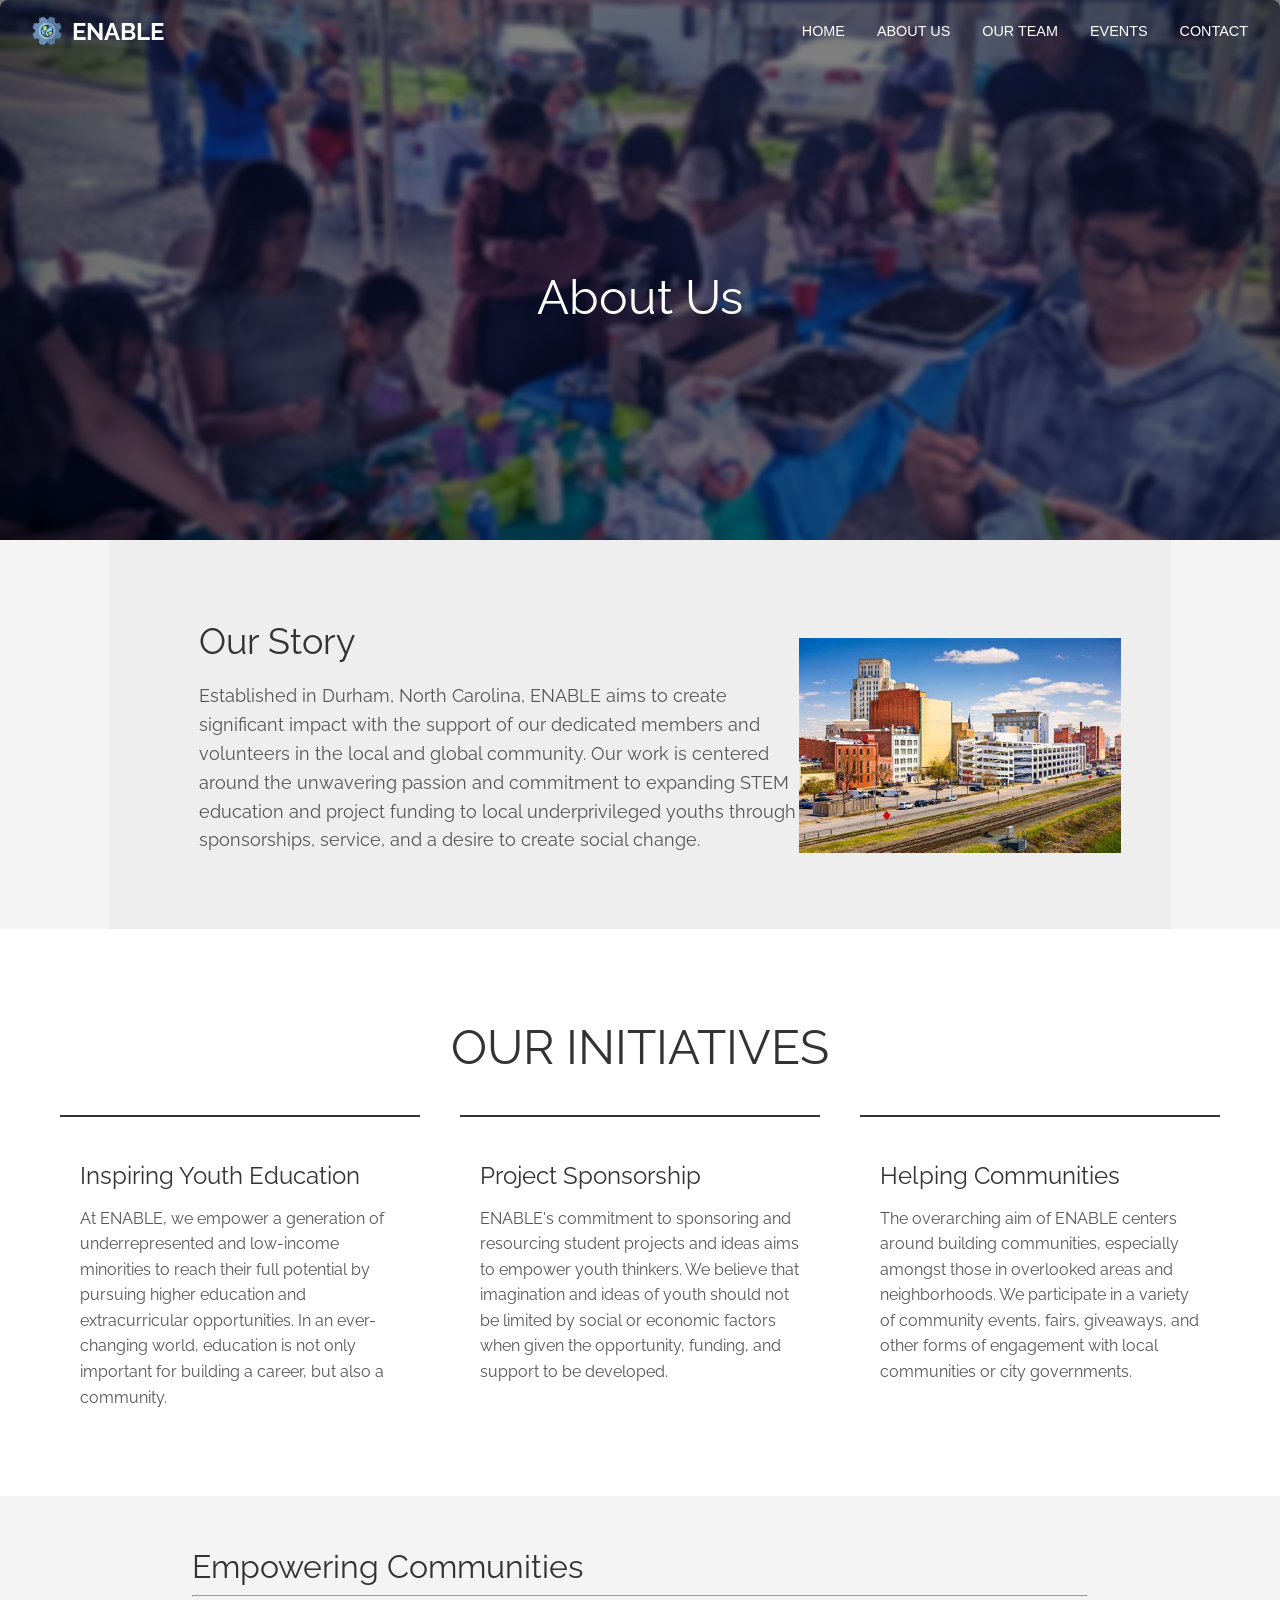
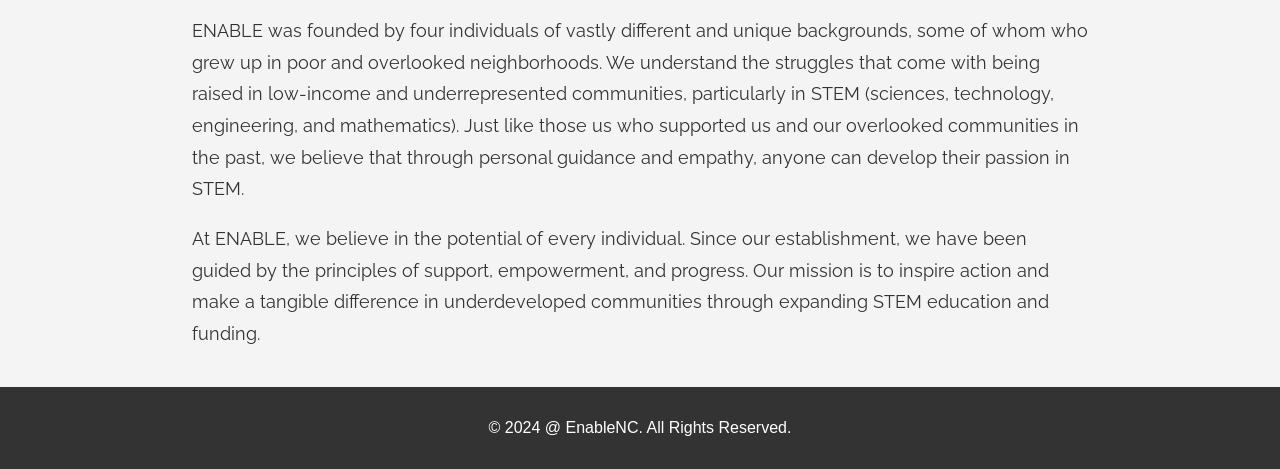
==== aboutus.html @ 8b3d05d4 "last" ====
<!DOCTYPE html>
<html lang="en">
<head>
    <link rel="preconnect" href="https://fonts.googleapis.com">
    <link rel="preconnect" href="https://fonts.gstatic.com" crossorigin>
    <link href="https://fonts.googleapis.com/css2?family=Raleway:ital,wght@0,100..900;1,100..900&display=swap" rel="stylesheet">
    <link rel="preconnect" href="https://fonts.googleapis.com">
    <link rel="preconnect" href="https://fonts.gstatic.com" crossorigin>
    <link href="https://fonts.googleapis.com/css2?family=Raleway:ital,wght@0,100..900;1,100..900&family=Ubuntu:ital,wght@0,300;0,400;0,500;0,700;1,300;1,400;1,500;1,700&display=swap" rel="stylesheet">
    <meta charset="UTF-8">
    <meta name="viewport" content="width=device-width, initial-scale=1.0">
    <title>About Us  | Enable</title>
    <link rel="stylesheet" href="aboutus.css">
    <link rel="icon" type="image/png" href="assets/enable1.1.png">
</head>
<body>
    <header>
        <nav id="navbar" class="transparent">
            <a href="https://ncenable.co" class="logo-link"> 
                <div class="logo">
                    <img src="assets/enable1.1.png" alt="Enable" class="logo-icon">
                    ENABLE
                </div>
            </a>
            <div class="nav-links">
                <a href="https://ncenable.co">Home</a>
                <a href="/index.html#about">About Us</a>
                <a href="/index.html#meet-our-team">Our Team</a>
                <a href="/index.html#events">Events</a>
                <a href="/index.html#contact">Contact</a>
            </div>
        </nav>
    </header>

    <section class="banner-section">
        <div class="banner-image">
            <div class="banner-text-overlay">About Us</div>
            <img src="assets/bannercontent.png" alt="Community Event"> 
        </div>
    </section>

    <section class="intro-content">
        <div class="intro-text">
            <h2>Our Story</h2>
            <p>Established in Durham, North Carolina, ENABLE aims to create significant impact with the support of our dedicated members and volunteers in the local and global community. Our work is centered around the unwavering passion and commitment to expanding STEM education and project funding to local underprivileged youths through sponsorships, service, and a desire to create social change.</p>
        </div>
        <div class="intro-image-container">
            <img src="assets/durham.jpg" alt="Intro Image" class="intro-image">
        </div>
    </section>
    <section class="initiatives-section">
        <h1 class="section-title">OUR INITIATIVES</h1>
        <div class="initiatives-container">
            <div class="initiative-item">
                <h3>Inspiring Youth Education</h3>
                <p>At ENABLE, we empower a generation of underrepresented and low-income minorities to reach their full potential by pursuing higher education and extracurricular opportunities. In an ever-changing world, education is not only important for building a career, but also a community.</p>
            </div>
            <div class="initiative-item">
                <h3>Project Sponsorship</h3>
                <p>ENABLE's commitment to sponsoring and resourcing student projects and ideas aims to empower youth thinkers. We believe that imagination and ideas of youth should not be limited by social or economic factors when given the opportunity, funding, and support to be developed.</p>
            </div>
            <div class="initiative-item">
                <h3>Helping Communities</h3>
                <p>The overarching aim of ENABLE centers around building communities, especially amongst those in overlooked areas and neighborhoods. We participate in a variety of community events, fairs, giveaways, and other forms of engagement with local communities or city governments.</p>
            </div>
        </div>
    </section>    
    <div class="content-wrapper">
        <div class="content-title">
            <h3>Empowering Communities</h3>
        </div>
        <hr>
        <div class="content-description">
            <p>ENABLE was founded by four individuals of vastly different and unique backgrounds, some of whom who grew up in poor and overlooked neighborhoods. We understand the struggles that come with being raised in low-income and underrepresented communities, particularly in STEM (sciences, technology, engineering, and mathematics). Just like those us who supported us and our overlooked communities in the past, we believe that through personal guidance and empathy, anyone can develop their passion in STEM.</p>
            <p>At ENABLE, we believe in the potential of every individual. Since our establishment, we have been guided by the principles of support, empowerment, and progress. Our mission is to inspire action and make a tangible difference in underdeveloped communities through expanding STEM education and funding.</p>
        </div>
    </div>
<!--
    <div class="content-wrapper">
        <div class="content-title">
            <h3>Our Story</h3>
        </div>
        <div class="content-description">
            <p>Established in Durham, North Carolina, ENABLE aims to create significant impact with the support of our dedicated members and volunteers in the local and global community. Our work is centered around the unwavering passion and commitment to expanding STEM education and project funding to local underprivileged youths through sponsorships, service, and a desire to create social change.</p>
        </div>
    </div>
-->
    <footer>
        <p>&copy; 2024 @ EnableNC. All Rights Reserved.</p>
    </footer>
    <script src="script.js"></script>
</body>
</html>
---- aboutus.css ----
html {
    height: 100%;
    margin: 0;
    padding: 0;
    overflow-x: hidden; /* Prevent horizontal overflow */
}

body {
    font-family: Arial, sans-serif;
    margin: 0;
    padding: 0;
    background-color: #f4f4f4;
    color: #333;
    overflow-x: hidden;
}

nav {
    position: fixed;
    top: 0;
    left: 0;
    width: 100%;
    display: flex;
    justify-content: space-between;
    align-items: center;
    padding: 1rem 2rem;
    box-sizing: border-box;
    z-index: 1000;
    background-color: #333; /* Dark background color */
    color: #fff; /* White text color */
    transition: background 0.3s, color 0.3s;
}

nav .logo {
    font-size: 1.5rem;
    font-weight: bold;
    display: flex;
    align-items: center;
    font-family: 'Raleway', sans-serif;
}

nav .logo-icon {
    width: 30px; 
    height: auto;
    margin-right: 10px; 
}

nav.transparent {
    background: transparent;
    color: #fff;
}

nav.scrolled {
    background: #fff;
    color: #333;
    box-shadow: 0 2px 4px rgba(0, 0, 0, 0.1);
}

nav .nav-links {
    display: flex;
    align-items: center;
}

nav .nav-links a {
    margin-left: 2rem;
    text-decoration: none;
    text-transform: uppercase;
    font-size: 0.9rem;
    transition: color 0.3s;
}

nav.transparent .nav-links a {
    color: #fff;
}

nav.scrolled .nav-links a {
    color: #333;
}

nav.transparent .nav-links a:hover {
    color: #ddd;
}

nav.scrolled .nav-links a:hover {
    color: #555;
}

nav.transparent {
    background: transparent;
    color: #fff;
}

nav.scrolled {
    background: #fff;
    color: #333;
    transition: background 0.3s, color 0.3s;
}

footer {
    background: #333;
    color: #fff;
    text-align: center;
    padding: 1rem 0;
    width: 100%;
}

.banner-section {
    width: 100%;
    height: 60vh;   
    position: relative;
    overflow: hidden;
}

.banner-image {
    position: relative;
    width: 100%;
    height: 100%;
}

.banner-image img {
    width: 100%;
    height: auto;
    border-radius: 8px; 
}

.banner-text-overlay {
    position: absolute;
    top: 55%;
    left: 50%;
    transform: translate(-50%, -50%);
    color: #fff; 
    font-size: 3rem; 
    font-family: 'Raleway', sans-serif;
    font-weight: normal;
    text-align: center;
    z-index: 2;
}

.banner-image::before {
    content: "";
    position: absolute;
    top: 0;
    left: 0;
    width: 100%;
    height: 100%;
    background: rgba(0, 0, 0, 0.5);
    z-index: 1;
}
.section-divider {
    width: 80%;
    margin: 20px auto;
    border: 0;
    border-top: 2px solid black; 
}

.content-wrapper {
    justify-content: space-between;
    align-items: flex-start;
    max-width: 90%;
    margin: 0 auto;
    padding: 20px 0;
    margin-left: 15%;
    margin-right: 15%;
}

.content-title {
    flex: 1;
    text-align: left;
    margin-right: 20px;
}

.content-title h3 {
    font-size: 2rem;
    margin-bottom: 10px;
    font-family: 'Raleway', sans-serif;
    font-weight: normal;
}

.content-description {
    flex: 2;
    text-align: left;
}

.content-description p {
    font-size: 1.1rem;
    line-height: 1.8;
    color: #333;
    font-family: 'Raleway', sans-serif;
    margin-top: 2%;
}
.logo-link {
    text-decoration: none; 
    color: inherit; 
    display: flex;
    align-items: center; 
}

.intro-text {
    max-width: 600px;
    margin-left: 40px;
}

.intro-text h2 {
    font-size: 36px;
    margin-bottom: 20px;
    color: #333;
    margin-top: 10px;
    font-family: 'Raleway',sans-serif;
    font-weight: normal;
}

.intro-text p {
    font-size: 18px;
    line-height: 1.6;
    color: #555;
    margin-bottom: 30px;
    font-family: 'Raleway',sans-serif;
}

.intro-image-container {
    position: relative;
    max-width: 600px;
}

.intro-image {
    width: 100%;
    height: auto;
    margin-right: 100px;
}

.intro-image-container:before {
    content: '';
    position: absolute;
    top: -20px;
    left: -20px;
    width: 100%;
    height: 100%;
    background-color: rgba(0, 0, 0, 0.05);
    z-index: -1;
    transform: translate(10px, 10px);
    box-shadow: 10px 10px 20px rgba(0, 0, 0, 0.1);
}

.intro-text .small-text {
    font-size: 0.8rem; 
    color: grey; 
    margin-bottom: 10px;
}
.intro-content {
    display: flex;
    align-items: center;
    justify-content: space-between;
    padding: 50px;
    padding-top: 5.5%;
    padding-bottom: 3.4%;
    background-color: #eeeeee;
    margin-left: 8.5%;
    margin-right: 8.5%;
}
.initiatives-section {
    text-align: center;
    padding: 50px 20px;
    background-color: #ffffff; /* Background color for the section */
}

.section-title {
    font-size: 3rem;
    margin-bottom: 40px;
    font-family: 'Raleway', sans-serif;
    font-weight: normal;
    text-transform: uppercase;
}

.initiatives-container {
    display: flex;
    justify-content: space-between;
    align-items: flex-start;
    flex-wrap: wrap;
    max-width: 1200px;
    margin: 0 auto;
}

.initiative-item {
    flex: 1;
    margin: 0 20px;
    padding: 20px;
    min-width: 250px;
    border-top: 2px solid #333; 
    font-family: 'Raleway', sans-serif;
    text-align: left;
}

.initiative-item h3 {
    font-size: 1.5rem;
    margin-bottom: 15px;
    font-weight: normal;
}

.initiative-item p {
    font-size: 1rem;
    line-height: 1.6;
    color: #555;
}

@media (max-width: 768px) {
    .initiatives-container {
        flex-direction: column;
        align-items: center;
    }

    .initiative-item {
        margin-bottom: 40px;
        text-align: center;
    }
}
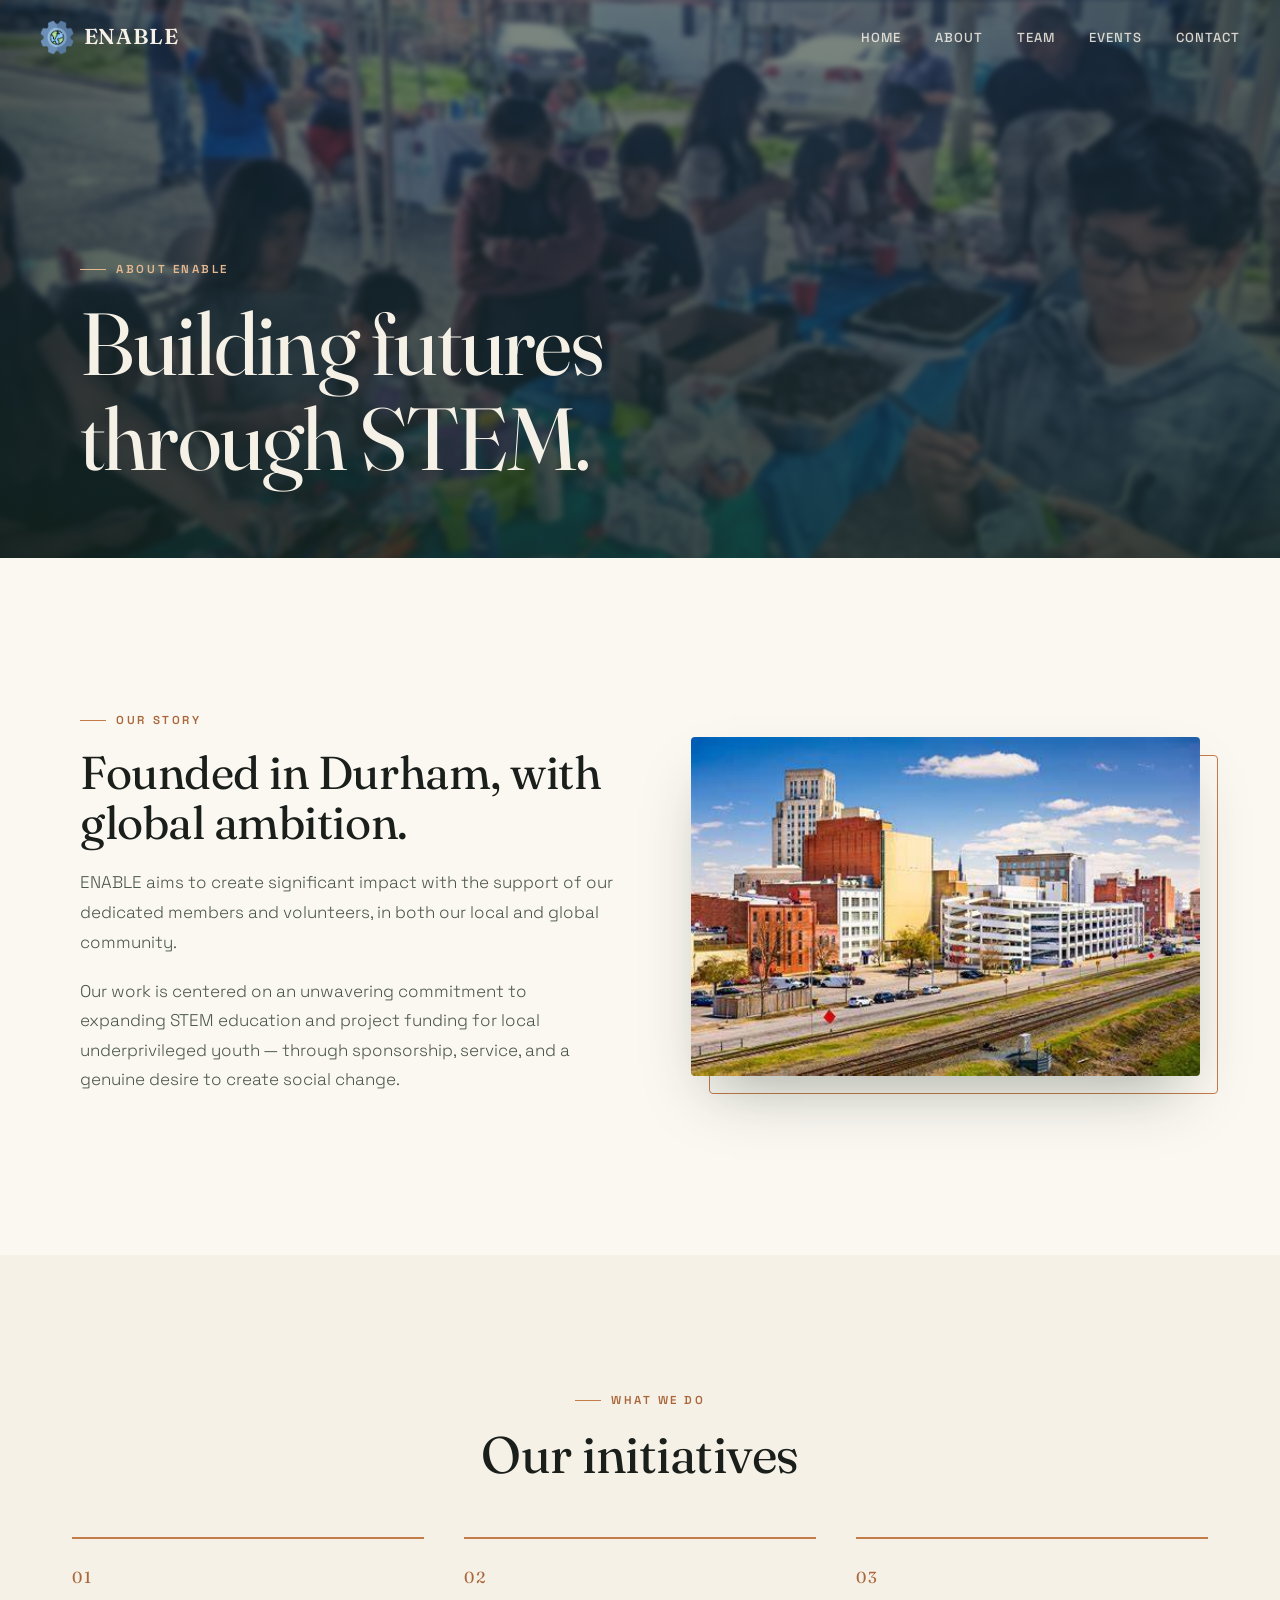
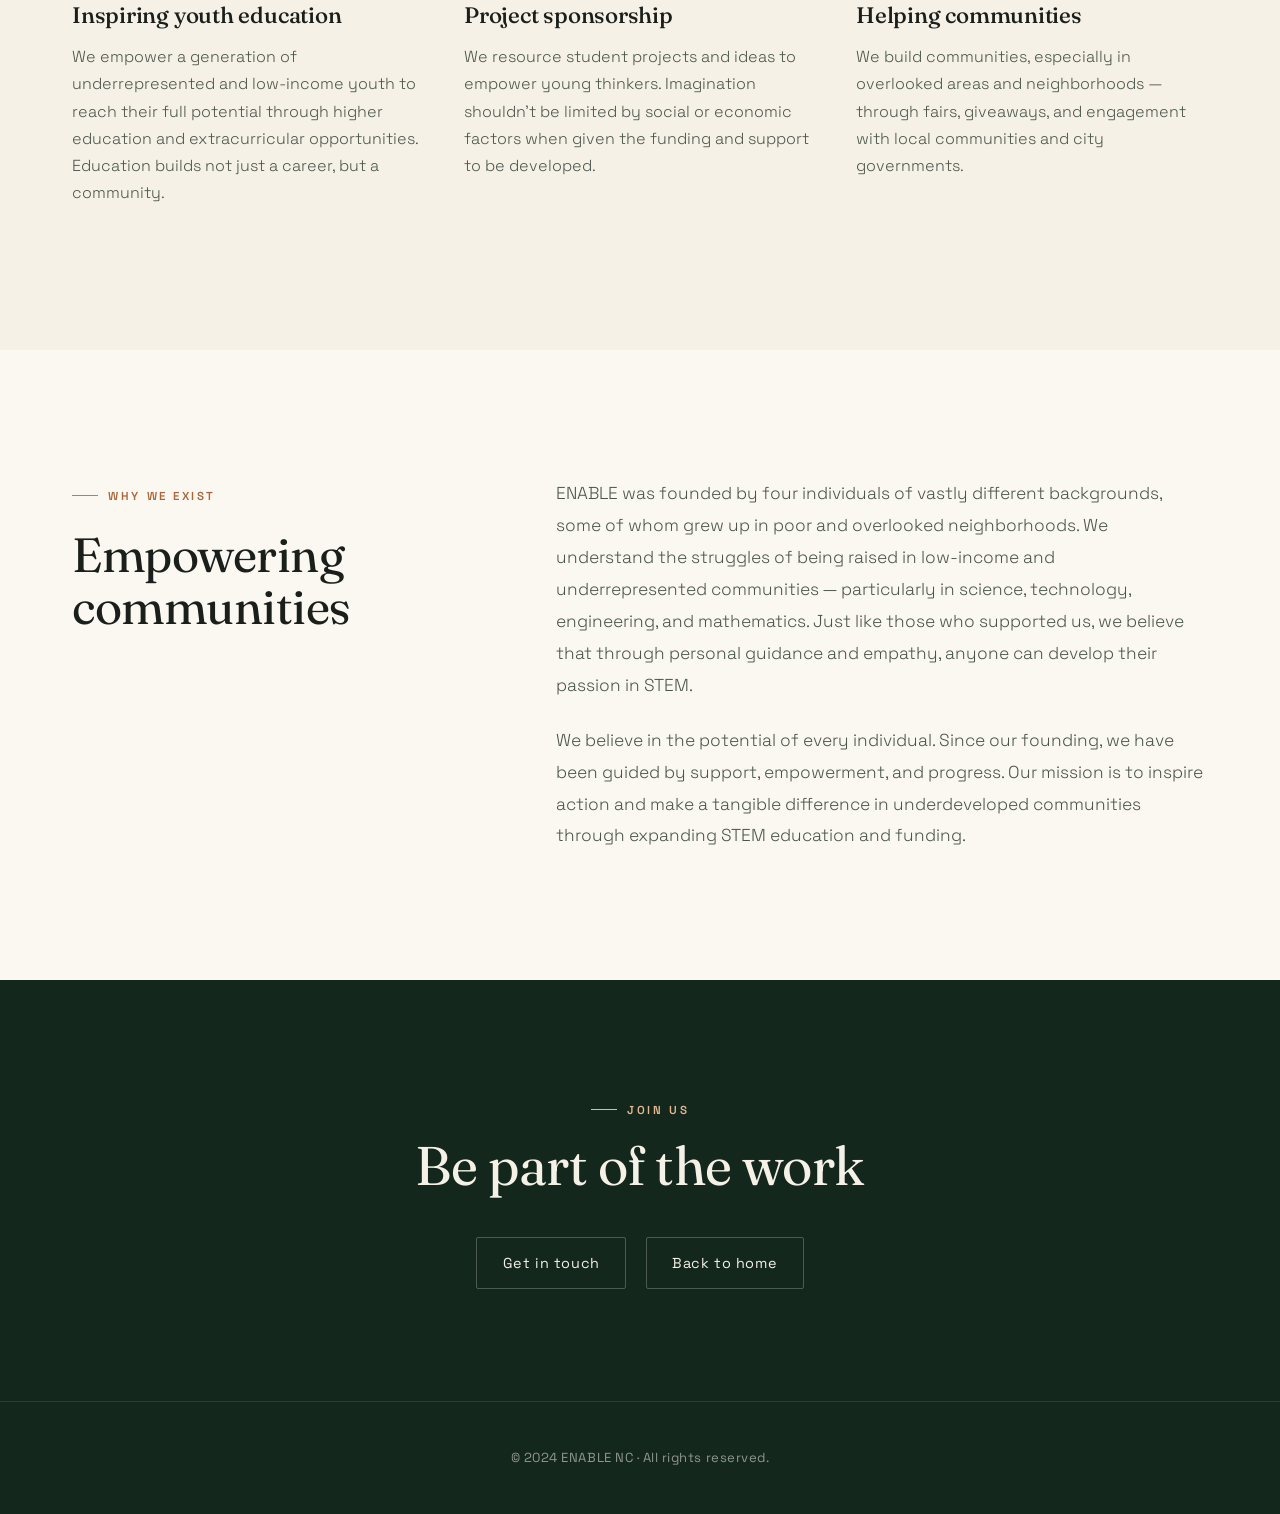
==== commit 8a946d08: "Refresh site styles and markup" ====
--- a/aboutus.html
+++ b/aboutus.html
@@ -1,93 +1,101 @@
 <!DOCTYPE html>
 <html lang="en">
 <head>
-    <link rel="preconnect" href="https://fonts.googleapis.com">
-    <link rel="preconnect" href="https://fonts.gstatic.com" crossorigin>
-    <link href="https://fonts.googleapis.com/css2?family=Raleway:ital,wght@0,100..900;1,100..900&display=swap" rel="stylesheet">
-    <link rel="preconnect" href="https://fonts.googleapis.com">
-    <link rel="preconnect" href="https://fonts.gstatic.com" crossorigin>
-    <link href="https://fonts.googleapis.com/css2?family=Raleway:ital,wght@0,100..900;1,100..900&family=Ubuntu:ital,wght@0,300;0,400;0,500;0,700;1,300;1,400;1,500;1,700&display=swap" rel="stylesheet">
     <meta charset="UTF-8">
     <meta name="viewport" content="width=device-width, initial-scale=1.0">
-    <title>About Us  | Enable</title>
+    <title>About — ENABLE STEM</title>
+    <meta name="description" content="The story and initiatives behind ENABLE, a Durham, NC STEM nonprofit.">
+    <link rel="stylesheet" href="styles.css">
     <link rel="stylesheet" href="aboutus.css">
     <link rel="icon" type="image/png" href="assets/enable1.1.png">
 </head>
 <body>
-    <header>
+    <header class="about-header">
         <nav id="navbar" class="transparent">
-            <a href="https://ncenable.co" class="logo-link"> 
+            <a href="https://ncenable.co" class="logo-link">
                 <div class="logo">
-                    <img src="assets/enable1.1.png" alt="Enable" class="logo-icon">
+                    <img src="assets/enable1.1.png" alt="ENABLE" class="logo-icon">
                     ENABLE
                 </div>
             </a>
             <div class="nav-links">
                 <a href="https://ncenable.co">Home</a>
-                <a href="/index.html#about">About Us</a>
-                <a href="/index.html#meet-our-team">Our Team</a>
-                <a href="/index.html#events">Events</a>
-                <a href="/index.html#contact">Contact</a>
+                <a href="index.html#about">About</a>
+                <a href="index.html#meet-our-team">Team</a>
+                <a href="index.html#events">Events</a>
+                <a href="index.html#contact">Contact</a>
             </div>
         </nav>
+
+        <div class="about-hero-bg"></div>
+        <div class="about-hero-content">
+            <p class="eyebrow">About ENABLE</p>
+            <h1>Building futures<br>through STEM.</h1>
+        </div>
     </header>
 
-    <section class="banner-section">
-        <div class="banner-image">
-            <div class="banner-text-overlay">About Us</div>
-            <img src="assets/bannercontent.png" alt="Community Event"> 
+    <section class="intro-content fade-in">
+        <div class="intro-text">
+            <p class="small-text">Our story</p>
+            <h2>Founded in Durham, with global ambition.</h2>
+            <p>ENABLE aims to create significant impact with the support of our dedicated members and volunteers, in both our local and global community.</p>
+            <p>Our work is centered on an unwavering commitment to expanding STEM education and project funding for local underprivileged youth — through sponsorship, service, and a genuine desire to create social change.</p>
+        </div>
+        <div class="intro-image-container">
+            <img src="assets/durham.jpg" alt="Durham, North Carolina" class="intro-image">
         </div>
     </section>
 
-    <section class="intro-content">
-        <div class="intro-text">
-            <h2>Our Story</h2>
-            <p>Established in Durham, North Carolina, ENABLE aims to create significant impact with the support of our dedicated members and volunteers in the local and global community. Our work is centered around the unwavering passion and commitment to expanding STEM education and project funding to local underprivileged youths through sponsorships, service, and a desire to create social change.</p>
-        </div>
-        <div class="intro-image-container">
-            <img src="assets/durham.jpg" alt="Intro Image" class="intro-image">
+    <section class="initiatives-section fade-in">
+        <div class="wrap">
+            <p class="eyebrow" style="justify-content:center;">What we do</p>
+            <h1 class="section-title">Our initiatives</h1>
+            <div class="initiatives-container">
+                <div class="initiative-item fade-in">
+                    <span class="initiative-num">01</span>
+                    <h3>Inspiring youth education</h3>
+                    <p>We empower a generation of underrepresented and low-income youth to reach their full potential through higher education and extracurricular opportunities. Education builds not just a career, but a community.</p>
+                </div>
+                <div class="initiative-item fade-in fade-in-delay-1">
+                    <span class="initiative-num">02</span>
+                    <h3>Project sponsorship</h3>
+                    <p>We resource student projects and ideas to empower young thinkers. Imagination shouldn't be limited by social or economic factors when given the funding and support to be developed.</p>
+                </div>
+                <div class="initiative-item fade-in fade-in-delay-2">
+                    <span class="initiative-num">03</span>
+                    <h3>Helping communities</h3>
+                    <p>We build communities, especially in overlooked areas and neighborhoods — through fairs, giveaways, and engagement with local communities and city governments.</p>
+                </div>
+            </div>
         </div>
     </section>
-    <section class="initiatives-section">
-        <h1 class="section-title">OUR INITIATIVES</h1>
-        <div class="initiatives-container">
-            <div class="initiative-item">
-                <h3>Inspiring Youth Education</h3>
-                <p>At ENABLE, we empower a generation of underrepresented and low-income minorities to reach their full potential by pursuing higher education and extracurricular opportunities. In an ever-changing world, education is not only important for building a career, but also a community.</p>
+
+    <section class="story-section fade-in">
+        <div class="wrap story-grid">
+            <div class="story-head">
+                <p class="eyebrow">Why we exist</p>
+                <h2>Empowering communities</h2>
             </div>
-            <div class="initiative-item">
-                <h3>Project Sponsorship</h3>
-                <p>ENABLE's commitment to sponsoring and resourcing student projects and ideas aims to empower youth thinkers. We believe that imagination and ideas of youth should not be limited by social or economic factors when given the opportunity, funding, and support to be developed.</p>
-            </div>
-            <div class="initiative-item">
-                <h3>Helping Communities</h3>
-                <p>The overarching aim of ENABLE centers around building communities, especially amongst those in overlooked areas and neighborhoods. We participate in a variety of community events, fairs, giveaways, and other forms of engagement with local communities or city governments.</p>
+            <div class="story-body">
+                <p>ENABLE was founded by four individuals of vastly different backgrounds, some of whom grew up in poor and overlooked neighborhoods. We understand the struggles of being raised in low-income and underrepresented communities — particularly in science, technology, engineering, and mathematics. Just like those who supported us, we believe that through personal guidance and empathy, anyone can develop their passion in STEM.</p>
+                <p>We believe in the potential of every individual. Since our founding, we have been guided by support, empowerment, and progress. Our mission is to inspire action and make a tangible difference in underdeveloped communities through expanding STEM education and funding.</p>
             </div>
         </div>
-    </section>    
-    <div class="content-wrapper">
-        <div class="content-title">
-            <h3>Empowering Communities</h3>
+    </section>
+
+    <section class="contact-section fade-in" id="contact">
+        <p class="eyebrow">Join us</p>
+        <h1>Be part of the work</h1>
+        <div class="contact-info">
+            <a href="index.html#contact"><span>Get in touch</span></a>
+            <a href="index.html"><span>Back to home</span></a>
         </div>
-        <hr>
-        <div class="content-description">
-            <p>ENABLE was founded by four individuals of vastly different and unique backgrounds, some of whom who grew up in poor and overlooked neighborhoods. We understand the struggles that come with being raised in low-income and underrepresented communities, particularly in STEM (sciences, technology, engineering, and mathematics). Just like those us who supported us and our overlooked communities in the past, we believe that through personal guidance and empathy, anyone can develop their passion in STEM.</p>
-            <p>At ENABLE, we believe in the potential of every individual. Since our establishment, we have been guided by the principles of support, empowerment, and progress. Our mission is to inspire action and make a tangible difference in underdeveloped communities through expanding STEM education and funding.</p>
-        </div>
-    </div>
-<!--
-    <div class="content-wrapper">
-        <div class="content-title">
-            <h3>Our Story</h3>
-        </div>
-        <div class="content-description">
-            <p>Established in Durham, North Carolina, ENABLE aims to create significant impact with the support of our dedicated members and volunteers in the local and global community. Our work is centered around the unwavering passion and commitment to expanding STEM education and project funding to local underprivileged youths through sponsorships, service, and a desire to create social change.</p>
-        </div>
-    </div>
--->
+    </section>
+
     <footer>
-        <p>&copy; 2024 @ EnableNC. All Rights Reserved.</p>
+        <p>&copy; 2024 ENABLE NC · All rights reserved.</p>
     </footer>
+
     <script src="script.js"></script>
 </body>
 </html>
--- a/styles.css
+++ b/styles.css
@@ -0,0 +1,519 @@
+/* ============================================================
+   ENABLE STEM — refined editorial redesign
+   Forest green / cream / copper · Fraunces + Space Grotesk
+   ============================================================ */
+
+@import url("https://fonts.googleapis.com/css2?family=Fraunces:ital,opsz,wght@0,9..144,300..700;1,9..144,300..600&family=Space+Grotesk:wght@300;400;500;600;700&display=swap");
+
+:root {
+  --green-900: #14271d;
+  --green-800: #1c3527;
+  --green-700: #244534;
+  --green-600: #2f5742;
+  --green-500: #3c6b52;
+  --cream:     #f6f1e7;
+  --cream-2:   #efe7d6;
+  --paper:     #fbf8f1;
+  --copper:    #c47b4a;
+  --copper-d:  #a9663a;
+  --ink:       #1a1f1b;
+  --ink-soft:  #4a554c;
+  --line:      rgba(20, 39, 29, 0.12);
+
+  --display: "Fraunces", Georgia, serif;
+  --sans: "Space Grotesk", system-ui, sans-serif;
+
+  --maxw: 1200px;
+  --ease: cubic-bezier(0.22, 0.61, 0.36, 1);
+}
+
+* { box-sizing: border-box; }
+
+html {
+  margin: 0; padding: 0;
+  overflow-x: hidden;
+  scroll-behavior: smooth;
+}
+
+body {
+  margin: 0; padding: 0;
+  font-family: var(--sans);
+  background-color: var(--paper);
+  color: var(--ink);
+  overflow-x: hidden;
+  line-height: 1.6;
+  -webkit-font-smoothing: antialiased;
+}
+
+img { display: block; max-width: 100%; }
+
+h1, h2, h3, h4 {
+  font-family: var(--display);
+  font-weight: 500;
+  line-height: 1.08;
+  letter-spacing: -0.01em;
+  margin: 0;
+}
+
+.wrap { max-width: var(--maxw); margin: 0 auto; padding: 0 2rem; }
+
+.eyebrow {
+  font-family: var(--sans);
+  font-size: 0.72rem;
+  font-weight: 600;
+  letter-spacing: 0.22em;
+  text-transform: uppercase;
+  color: var(--copper-d);
+  margin: 0 0 1.1rem;
+  display: inline-flex;
+  align-items: center;
+  gap: 0.65rem;
+}
+.eyebrow::before {
+  content: "";
+  width: 26px; height: 1px;
+  background: var(--copper);
+}
+
+/* ---------- NAV ---------- */
+nav {
+  position: fixed;
+  top: 0; left: 0;
+  width: 100%;
+  display: flex;
+  justify-content: space-between;
+  align-items: center;
+  padding: 1.25rem 2.5rem;
+  z-index: 1000;
+  transition: background 0.4s var(--ease), padding 0.4s var(--ease),
+              box-shadow 0.4s var(--ease), color 0.4s var(--ease);
+}
+nav .logo {
+  display: flex; align-items: center; gap: 0.6rem;
+  font-family: var(--display);
+  font-weight: 600;
+  font-size: 1.35rem;
+  letter-spacing: 0.04em;
+}
+.logo-link { text-decoration: none; color: inherit; display: flex; align-items: center; }
+.logo-icon { width: 34px; height: auto; }
+
+nav .nav-links { display: flex; align-items: center; gap: 2.1rem; }
+nav .nav-links a {
+  text-decoration: none;
+  font-size: 0.82rem;
+  font-weight: 500;
+  letter-spacing: 0.08em;
+  text-transform: uppercase;
+  position: relative;
+  transition: color 0.3s, opacity 0.3s;
+  opacity: 0.85;
+}
+nav .nav-links a::after {
+  content: "";
+  position: absolute; left: 0; bottom: -6px;
+  width: 0; height: 1.5px;
+  background: var(--copper);
+  transition: width 0.3s var(--ease);
+}
+nav .nav-links a:hover { opacity: 1; }
+nav .nav-links a:hover::after { width: 100%; }
+
+nav.transparent { background: transparent; color: var(--cream); }
+nav.transparent .nav-links a { color: var(--cream); }
+
+nav.scrolled {
+  background: rgba(251, 248, 241, 0.92);
+  backdrop-filter: blur(12px);
+  color: var(--green-900);
+  box-shadow: 0 1px 0 var(--line);
+  padding: 0.85rem 2.5rem;
+}
+nav.scrolled .nav-links a { color: var(--green-800); }
+
+/* ---------- HERO ---------- */
+header { position: relative; height: 100vh; min-height: 620px; overflow: hidden; }
+
+.parallax {
+  position: absolute; inset: 0;
+  background-image: url("assets/enablekids.png");
+  background-attachment: fixed;
+  background-position: center;
+  background-size: cover;
+  z-index: 0;
+}
+.parallax::after {
+  content: "";
+  position: absolute; inset: 0;
+  background: linear-gradient(180deg,
+      rgba(20, 39, 29, 0.55) 0%,
+      rgba(20, 39, 29, 0.62) 45%,
+      rgba(20, 39, 29, 0.88) 100%);
+}
+
+.intro {
+  position: absolute;
+  left: 0; right: 0;
+  bottom: clamp(3rem, 12vh, 9rem);
+  z-index: 2;
+  color: var(--cream);
+  max-width: var(--maxw);
+  margin: 0 auto;
+  padding: 0 2.5rem;
+}
+.intro .eyebrow { color: #e6b890; }
+.intro .eyebrow::before { background: #e6b890; }
+.intro h2 {
+  font-size: clamp(2.8rem, 7vw, 5.6rem);
+  font-weight: 400;
+  letter-spacing: -0.02em;
+  max-width: 14ch;
+}
+.intro h2 em { font-style: italic; color: #f0c79f; }
+.intro p {
+  font-size: clamp(1.05rem, 1.6vw, 1.3rem);
+  margin: 1.4rem 0 0;
+  max-width: 46ch;
+  opacity: 0.92;
+  font-weight: 300;
+}
+.hero-cta {
+  display: inline-flex; align-items: center; gap: 0.6rem;
+  margin-top: 2.2rem;
+}
+
+.scroll-hint {
+  position: absolute;
+  bottom: 1.8rem; right: 2.5rem;
+  z-index: 2;
+  color: var(--cream);
+  font-size: 0.7rem;
+  letter-spacing: 0.2em;
+  text-transform: uppercase;
+  opacity: 0.7;
+  writing-mode: vertical-rl;
+  display: flex; align-items: center; gap: 0.8rem;
+}
+.scroll-hint::after {
+  content: ""; width: 1px; height: 42px;
+  background: var(--cream);
+  animation: scrollPulse 2s var(--ease) infinite;
+  transform-origin: top;
+}
+@keyframes scrollPulse {
+  0%, 100% { transform: scaleY(0.4); opacity: 0.4; }
+  50% { transform: scaleY(1); opacity: 0.9; }
+}
+
+/* ---------- BUTTONS ---------- */
+.cta-button {
+  font-family: var(--sans);
+  font-weight: 500;
+  font-size: 0.92rem;
+  letter-spacing: 0.04em;
+  padding: 0.95rem 1.9rem;
+  color: var(--cream);
+  background: var(--copper);
+  border: none;
+  border-radius: 2px;
+  cursor: pointer;
+  text-decoration: none;
+  display: inline-flex; align-items: center; gap: 0.55rem;
+  transition: background 0.3s var(--ease), transform 0.3s var(--ease),
+              box-shadow 0.3s var(--ease);
+  box-shadow: 0 6px 22px rgba(196, 123, 74, 0.28);
+}
+.cta-button::after { content: "→"; transition: transform 0.3s var(--ease); }
+.cta-button:hover {
+  background: var(--copper-d);
+  transform: translateY(-2px);
+  box-shadow: 0 10px 30px rgba(196, 123, 74, 0.38);
+}
+.cta-button:hover::after { transform: translateX(4px); }
+
+.cta-ghost {
+  background: transparent;
+  border: 1px solid rgba(246, 241, 231, 0.5);
+  box-shadow: none;
+  color: var(--cream);
+}
+.cta-ghost:hover { background: rgba(246, 241, 231, 0.1); border-color: var(--cream); }
+
+/* ---------- INTRO / SPLIT CONTENT ---------- */
+.intro-content {
+  display: grid;
+  grid-template-columns: 1.05fr 1fr;
+  align-items: center;
+  gap: clamp(2.5rem, 6vw, 6rem);
+  max-width: var(--maxw);
+  margin: 0 auto;
+  padding: clamp(5rem, 11vw, 9rem) 2.5rem;
+}
+.intro-content.reversed .intro-text { order: 2; }
+.intro-content.reversed .intro-image-container { order: 1; }
+
+.intro-text h2 {
+  font-size: clamp(2rem, 3.6vw, 3.1rem);
+  font-weight: 400;
+  margin-bottom: 1.3rem;
+}
+.intro-text p {
+  font-size: 1.06rem;
+  line-height: 1.75;
+  color: var(--ink-soft);
+  margin-bottom: 1.2rem;
+  font-weight: 300;
+}
+.intro-text .small-text {
+  font-size: 0.72rem;
+  color: var(--copper-d);
+  letter-spacing: 0.22em;
+  text-transform: uppercase;
+  font-weight: 600;
+  margin-bottom: 1.1rem;
+  display: inline-flex; align-items: center; gap: 0.65rem;
+}
+.intro-text .small-text::before { content: ""; width: 26px; height: 1px; background: var(--copper); }
+.intro-text .cta-button { margin-top: 0.6rem; }
+
+.intro-image-container { position: relative; }
+.intro-image {
+  width: 100%; height: auto;
+  border-radius: 4px;
+  box-shadow: 0 30px 60px -20px rgba(20, 39, 29, 0.35);
+  position: relative; z-index: 1;
+}
+.intro-image-container::before {
+  content: "";
+  position: absolute;
+  inset: 18px -18px -18px 18px;
+  border: 1px solid var(--copper);
+  border-radius: 4px;
+  z-index: 0;
+}
+
+/* ---------- STATS STRIP ---------- */
+.stats {
+  background: var(--green-800);
+  color: var(--cream);
+}
+.stats-grid {
+  max-width: var(--maxw);
+  margin: 0 auto;
+  padding: clamp(3rem, 6vw, 4.5rem) 2.5rem;
+  display: grid;
+  grid-template-columns: repeat(3, 1fr);
+  gap: 2rem;
+}
+.stat { text-align: center; }
+.stat .num {
+  font-family: var(--display);
+  font-size: clamp(2.6rem, 5vw, 3.8rem);
+  font-weight: 400;
+  color: #f0c79f;
+  line-height: 1;
+}
+.stat .label {
+  margin-top: 0.7rem;
+  font-size: 0.78rem;
+  letter-spacing: 0.16em;
+  text-transform: uppercase;
+  opacity: 0.8;
+}
+
+/* ---------- BANNER (award) ---------- */
+.banner {
+  text-align: center;
+  background-image: linear-gradient(rgba(20, 39, 29, 0.72), rgba(20, 39, 29, 0.82)), url("assets/banner.png");
+  background-size: cover;
+  background-position: center;
+  color: var(--cream);
+  padding: clamp(4rem, 9vw, 6.5rem) 2rem;
+}
+.banner .eyebrow { color: #e6b890; justify-content: center; }
+.banner .eyebrow::before { background: #e6b890; }
+.banner h2 {
+  font-size: clamp(1.7rem, 3.4vw, 2.6rem);
+  font-weight: 400;
+  max-width: 18ch; margin: 0 auto;
+}
+.banner-logo { height: 64px; width: auto; margin: 1.8rem auto 1.4rem; opacity: 0.95; }
+.banner h3 {
+  font-family: var(--sans);
+  font-size: 0.95rem;
+  font-weight: 400;
+  letter-spacing: 0.04em;
+  opacity: 0.85;
+  max-width: 40ch; margin: 0 auto;
+}
+
+/* ---------- TEAM ---------- */
+.meet-our-team {
+  text-align: center;
+  background: var(--cream);
+  padding: clamp(5rem, 10vw, 8rem) 0;
+}
+.meet-our-team .eyebrow { justify-content: center; }
+.meet-our-team h1 {
+  font-size: clamp(2.2rem, 4.5vw, 3.4rem);
+  font-weight: 400;
+  margin-bottom: 3.2rem;
+}
+.team-container {
+  display: flex;
+  flex-wrap: wrap;
+  justify-content: center;
+  gap: 1.5rem;
+  max-width: var(--maxw);
+  margin: 0 auto;
+  padding: 0 2rem;
+}
+.card {
+  background: var(--paper);
+  border: 1px solid var(--line);
+  border-radius: 4px;
+  overflow: hidden;
+  width: calc(20% - 1.2rem);
+  min-width: 195px;
+  text-align: left;
+  opacity: 0;
+  transform: translateY(24px);
+  transition: opacity 0.7s var(--ease), transform 0.7s var(--ease),
+              box-shadow 0.4s var(--ease);
+}
+.card:hover {
+  box-shadow: 0 22px 44px -22px rgba(20, 39, 29, 0.35);
+  transform: translateY(-6px);
+}
+.card.animate { opacity: 1; transform: translateY(0); }
+.card img {
+  width: 100%; height: 230px; object-fit: cover;
+  filter: grayscale(18%);
+  transition: filter 0.4s var(--ease);
+}
+.card:hover img { filter: grayscale(0%); }
+.card-content { padding: 1.2rem 1.3rem 1.5rem; }
+.card-title {
+  font-family: var(--display);
+  font-size: 1.18rem;
+  font-weight: 500;
+  margin-bottom: 0.25rem;
+}
+.card-subtitle {
+  font-size: 0.78rem;
+  letter-spacing: 0.06em;
+  color: var(--copper-d);
+  text-transform: uppercase;
+  font-weight: 500;
+}
+
+/* ---------- EVENTS ---------- */
+.upcoming-events {
+  background: var(--paper);
+  padding: clamp(4rem, 9vw, 7rem) 0;
+}
+.upcoming-events .inner { max-width: var(--maxw); margin: 0 auto; padding: 0 2.5rem; }
+.upcoming-title {
+  font-size: clamp(2rem, 4vw, 3rem);
+  font-weight: 400;
+  margin-bottom: 2rem;
+}
+.event-update-box {
+  display: flex;
+  flex-direction: column;
+  justify-content: center;
+  align-items: center;
+  gap: 0.6rem;
+  min-height: 220px;
+  border: 1px dashed var(--line);
+  border-radius: 6px;
+  background: var(--cream);
+  text-align: center;
+  padding: 2rem;
+}
+.event-update-box .big {
+  font-family: var(--display);
+  font-size: 1.5rem;
+  color: var(--green-700);
+}
+.event-update-box .sub { color: var(--ink-soft); font-size: 0.95rem; }
+
+/* ---------- CONTACT ---------- */
+.contact-section {
+  text-align: center;
+  background: var(--green-900);
+  color: var(--cream);
+  padding: clamp(4.5rem, 9vw, 7rem) 2rem;
+}
+.contact-section .eyebrow { color: #e6b890; justify-content: center; }
+.contact-section .eyebrow::before { background: #e6b890; }
+.contact-section h1 {
+  font-size: clamp(2.2rem, 4.5vw, 3.4rem);
+  font-weight: 400;
+  margin-bottom: 2.6rem;
+}
+.contact-info {
+  display: flex;
+  justify-content: center;
+  flex-wrap: wrap;
+  gap: 1.2rem;
+}
+.contact-info a {
+  text-decoration: none;
+  color: var(--cream);
+  display: flex; align-items: center; gap: 0.7rem;
+  padding: 0.85rem 1.6rem;
+  border: 1px solid rgba(246, 241, 231, 0.25);
+  border-radius: 2px;
+  font-size: 0.9rem;
+  letter-spacing: 0.04em;
+  transition: background 0.3s var(--ease), border-color 0.3s var(--ease), transform 0.3s var(--ease);
+}
+.contact-info a:hover {
+  background: rgba(246, 241, 231, 0.08);
+  border-color: var(--copper);
+  transform: translateY(-2px);
+}
+.contact-info img { width: 22px; height: 22px; opacity: 0.9; }
+
+/* ---------- FOOTER ---------- */
+footer {
+  background: var(--green-900);
+  color: rgba(246, 241, 231, 0.55);
+  text-align: center;
+  padding: 2rem 1rem;
+  font-size: 0.82rem;
+  letter-spacing: 0.04em;
+  border-top: 1px solid rgba(246, 241, 231, 0.1);
+}
+
+/* ---------- REVEAL ANIMATION ---------- */
+.fade-in {
+  opacity: 0;
+  transform: translateY(26px);
+  transition: opacity 0.8s var(--ease), transform 0.8s var(--ease);
+}
+.fade-in.animate { opacity: 1; transform: translateY(0); }
+.fade-in-delay-1 { transition-delay: 0.1s; }
+.fade-in-delay-2 { transition-delay: 0.2s; }
+.fade-in-delay-3 { transition-delay: 0.3s; }
+
+/* ---------- RESPONSIVE ---------- */
+@media (max-width: 1100px) { .card { width: calc(33.33% - 1rem); } }
+@media (max-width: 900px) {
+  .intro-content { grid-template-columns: 1fr; gap: 2.5rem; }
+  .intro-content.reversed .intro-text,
+  .intro-content.reversed .intro-image-container { order: 0; }
+  .intro-image-container::before { display: none; }
+  .stats-grid { grid-template-columns: 1fr; gap: 2.5rem; }
+  nav .nav-links { display: none; }
+}
+@media (max-width: 760px) { .card { width: calc(50% - 0.75rem); } }
+@media (max-width: 480px) {
+  .card { width: 100%; }
+  nav, nav.scrolled { padding: 1rem 1.4rem; }
+  .wrap, .intro { padding-left: 1.4rem; padding-right: 1.4rem; }
+}
+
+/* Parallax can jitter on mobile — pin it */
+@media (max-width: 900px) { .parallax { background-attachment: scroll; } }
--- a/aboutus.css
+++ b/aboutus.css
@@ -1,314 +1,101 @@
-html {
-    height: 100%;
-    margin: 0;
-    padding: 0;
-    overflow-x: hidden; /* Prevent horizontal overflow */
+/* ============================================================
+   About page — layered on top of styles.css
+   ============================================================ */
+
+.about-header {
+  position: relative;
+  height: 62vh;
+  min-height: 420px;
+  overflow: hidden;
+}
+.about-hero-bg {
+  position: absolute; inset: 0;
+  background-image: linear-gradient(rgba(20,39,29,0.55), rgba(20,39,29,0.8)), url("assets/bannercontent.png");
+  background-size: cover;
+  background-position: center;
+}
+.about-hero-content {
+  position: absolute;
+  left: 0; right: 0;
+  bottom: clamp(2.5rem, 8vh, 5rem);
+  max-width: var(--maxw);
+  margin: 0 auto;
+  padding: 0 2.5rem;
+  color: var(--cream);
+}
+.about-hero-content .eyebrow { color: #e6b890; }
+.about-hero-content .eyebrow::before { background: #e6b890; }
+.about-hero-content h1 {
+  font-size: clamp(2.8rem, 7vw, 5.5rem);
+  font-weight: 400;
+  letter-spacing: -0.02em;
 }
 
-body {
-    font-family: Arial, sans-serif;
-    margin: 0;
-    padding: 0;
-    background-color: #f4f4f4;
-    color: #333;
-    overflow-x: hidden;
+/* initiatives */
+.initiatives-section {
+  background: var(--cream);
+  padding: clamp(5rem, 10vw, 8rem) 0;
+  text-align: center;
+}
+.section-title {
+  font-size: clamp(2rem, 4.5vw, 3.2rem);
+  font-weight: 400;
+  margin-bottom: 3.4rem;
+}
+.initiatives-container {
+  display: grid;
+  grid-template-columns: repeat(3, 1fr);
+  gap: 2.5rem;
+  text-align: left;
+}
+.initiative-item {
+  padding-top: 1.6rem;
+  border-top: 2px solid var(--copper);
+}
+.initiative-num {
+  font-family: var(--display);
+  font-size: 1rem;
+  color: var(--copper-d);
+  letter-spacing: 0.1em;
+}
+.initiative-item h3 {
+  font-size: 1.4rem;
+  font-weight: 500;
+  margin: 0.8rem 0 0.9rem;
+}
+.initiative-item p {
+  font-size: 1rem;
+  line-height: 1.7;
+  color: var(--ink-soft);
+  font-weight: 300;
 }
 
-nav {
-    position: fixed;
-    top: 0;
-    left: 0;
-    width: 100%;
-    display: flex;
-    justify-content: space-between;
-    align-items: center;
-    padding: 1rem 2rem;
-    box-sizing: border-box;
-    z-index: 1000;
-    background-color: #333; /* Dark background color */
-    color: #fff; /* White text color */
-    transition: background 0.3s, color 0.3s;
+/* story */
+.story-section {
+  background: var(--paper);
+  padding: clamp(5rem, 10vw, 8rem) 0;
 }
+.story-grid {
+  display: grid;
+  grid-template-columns: 1fr 1.6fr;
+  gap: clamp(2rem, 6vw, 5rem);
+  align-items: start;
+}
+.story-head h2 {
+  font-size: clamp(2rem, 3.8vw, 3rem);
+  font-weight: 400;
+  margin-top: 0.4rem;
+}
+.story-body p {
+  font-size: 1.08rem;
+  line-height: 1.85;
+  color: var(--ink-soft);
+  font-weight: 300;
+  margin: 0 0 1.4rem;
+}
+.story-body p:last-child { margin-bottom: 0; }
 
-nav .logo {
-    font-size: 1.5rem;
-    font-weight: bold;
-    display: flex;
-    align-items: center;
-    font-family: 'Raleway', sans-serif;
+@media (max-width: 900px) {
+  .initiatives-container { grid-template-columns: 1fr; gap: 2.5rem; }
+  .story-grid { grid-template-columns: 1fr; gap: 1.5rem; }
 }
-
-nav .logo-icon {
-    width: 30px; 
-    height: auto;
-    margin-right: 10px; 
-}
-
-nav.transparent {
-    background: transparent;
-    color: #fff;
-}
-
-nav.scrolled {
-    background: #fff;
-    color: #333;
-    box-shadow: 0 2px 4px rgba(0, 0, 0, 0.1);
-}
-
-nav .nav-links {
-    display: flex;
-    align-items: center;
-}
-
-nav .nav-links a {
-    margin-left: 2rem;
-    text-decoration: none;
-    text-transform: uppercase;
-    font-size: 0.9rem;
-    transition: color 0.3s;
-}
-
-nav.transparent .nav-links a {
-    color: #fff;
-}
-
-nav.scrolled .nav-links a {
-    color: #333;
-}
-
-nav.transparent .nav-links a:hover {
-    color: #ddd;
-}
-
-nav.scrolled .nav-links a:hover {
-    color: #555;
-}
-
-nav.transparent {
-    background: transparent;
-    color: #fff;
-}
-
-nav.scrolled {
-    background: #fff;
-    color: #333;
-    transition: background 0.3s, color 0.3s;
-}
-
-footer {
-    background: #333;
-    color: #fff;
-    text-align: center;
-    padding: 1rem 0;
-    width: 100%;
-}
-
-.banner-section {
-    width: 100%;
-    height: 60vh;   
-    position: relative;
-    overflow: hidden;
-}
-
-.banner-image {
-    position: relative;
-    width: 100%;
-    height: 100%;
-}
-
-.banner-image img {
-    width: 100%;
-    height: auto;
-    border-radius: 8px; 
-}
-
-.banner-text-overlay {
-    position: absolute;
-    top: 55%;
-    left: 50%;
-    transform: translate(-50%, -50%);
-    color: #fff; 
-    font-size: 3rem; 
-    font-family: 'Raleway', sans-serif;
-    font-weight: normal;
-    text-align: center;
-    z-index: 2;
-}
-
-.banner-image::before {
-    content: "";
-    position: absolute;
-    top: 0;
-    left: 0;
-    width: 100%;
-    height: 100%;
-    background: rgba(0, 0, 0, 0.5);
-    z-index: 1;
-}
-.section-divider {
-    width: 80%;
-    margin: 20px auto;
-    border: 0;
-    border-top: 2px solid black; 
-}
-
-.content-wrapper {
-    justify-content: space-between;
-    align-items: flex-start;
-    max-width: 90%;
-    margin: 0 auto;
-    padding: 20px 0;
-    margin-left: 15%;
-    margin-right: 15%;
-}
-
-.content-title {
-    flex: 1;
-    text-align: left;
-    margin-right: 20px;
-}
-
-.content-title h3 {
-    font-size: 2rem;
-    margin-bottom: 10px;
-    font-family: 'Raleway', sans-serif;
-    font-weight: normal;
-}
-
-.content-description {
-    flex: 2;
-    text-align: left;
-}
-
-.content-description p {
-    font-size: 1.1rem;
-    line-height: 1.8;
-    color: #333;
-    font-family: 'Raleway', sans-serif;
-    margin-top: 2%;
-}
-.logo-link {
-    text-decoration: none; 
-    color: inherit; 
-    display: flex;
-    align-items: center; 
-}
-
-.intro-text {
-    max-width: 600px;
-    margin-left: 40px;
-}
-
-.intro-text h2 {
-    font-size: 36px;
-    margin-bottom: 20px;
-    color: #333;
-    margin-top: 10px;
-    font-family: 'Raleway',sans-serif;
-    font-weight: normal;
-}
-
-.intro-text p {
-    font-size: 18px;
-    line-height: 1.6;
-    color: #555;
-    margin-bottom: 30px;
-    font-family: 'Raleway',sans-serif;
-}
-
-.intro-image-container {
-    position: relative;
-    max-width: 600px;
-}
-
-.intro-image {
-    width: 100%;
-    height: auto;
-    margin-right: 100px;
-}
-
-.intro-image-container:before {
-    content: '';
-    position: absolute;
-    top: -20px;
-    left: -20px;
-    width: 100%;
-    height: 100%;
-    background-color: rgba(0, 0, 0, 0.05);
-    z-index: -1;
-    transform: translate(10px, 10px);
-    box-shadow: 10px 10px 20px rgba(0, 0, 0, 0.1);
-}
-
-.intro-text .small-text {
-    font-size: 0.8rem; 
-    color: grey; 
-    margin-bottom: 10px;
-}
-.intro-content {
-    display: flex;
-    align-items: center;
-    justify-content: space-between;
-    padding: 50px;
-    padding-top: 5.5%;
-    padding-bottom: 3.4%;
-    background-color: #eeeeee;
-    margin-left: 8.5%;
-    margin-right: 8.5%;
-}
-.initiatives-section {
-    text-align: center;
-    padding: 50px 20px;
-    background-color: #ffffff; /* Background color for the section */
-}
-
-.section-title {
-    font-size: 3rem;
-    margin-bottom: 40px;
-    font-family: 'Raleway', sans-serif;
-    font-weight: normal;
-    text-transform: uppercase;
-}
-
-.initiatives-container {
-    display: flex;
-    justify-content: space-between;
-    align-items: flex-start;
-    flex-wrap: wrap;
-    max-width: 1200px;
-    margin: 0 auto;
-}
-
-.initiative-item {
-    flex: 1;
-    margin: 0 20px;
-    padding: 20px;
-    min-width: 250px;
-    border-top: 2px solid #333; 
-    font-family: 'Raleway', sans-serif;
-    text-align: left;
-}
-
-.initiative-item h3 {
-    font-size: 1.5rem;
-    margin-bottom: 15px;
-    font-weight: normal;
-}
-
-.initiative-item p {
-    font-size: 1rem;
-    line-height: 1.6;
-    color: #555;
-}
-
-@media (max-width: 768px) {
-    .initiatives-container {
-        flex-direction: column;
-        align-items: center;
-    }
-
-    .initiative-item {
-        margin-bottom: 40px;
-        text-align: center;
-    }
-}
